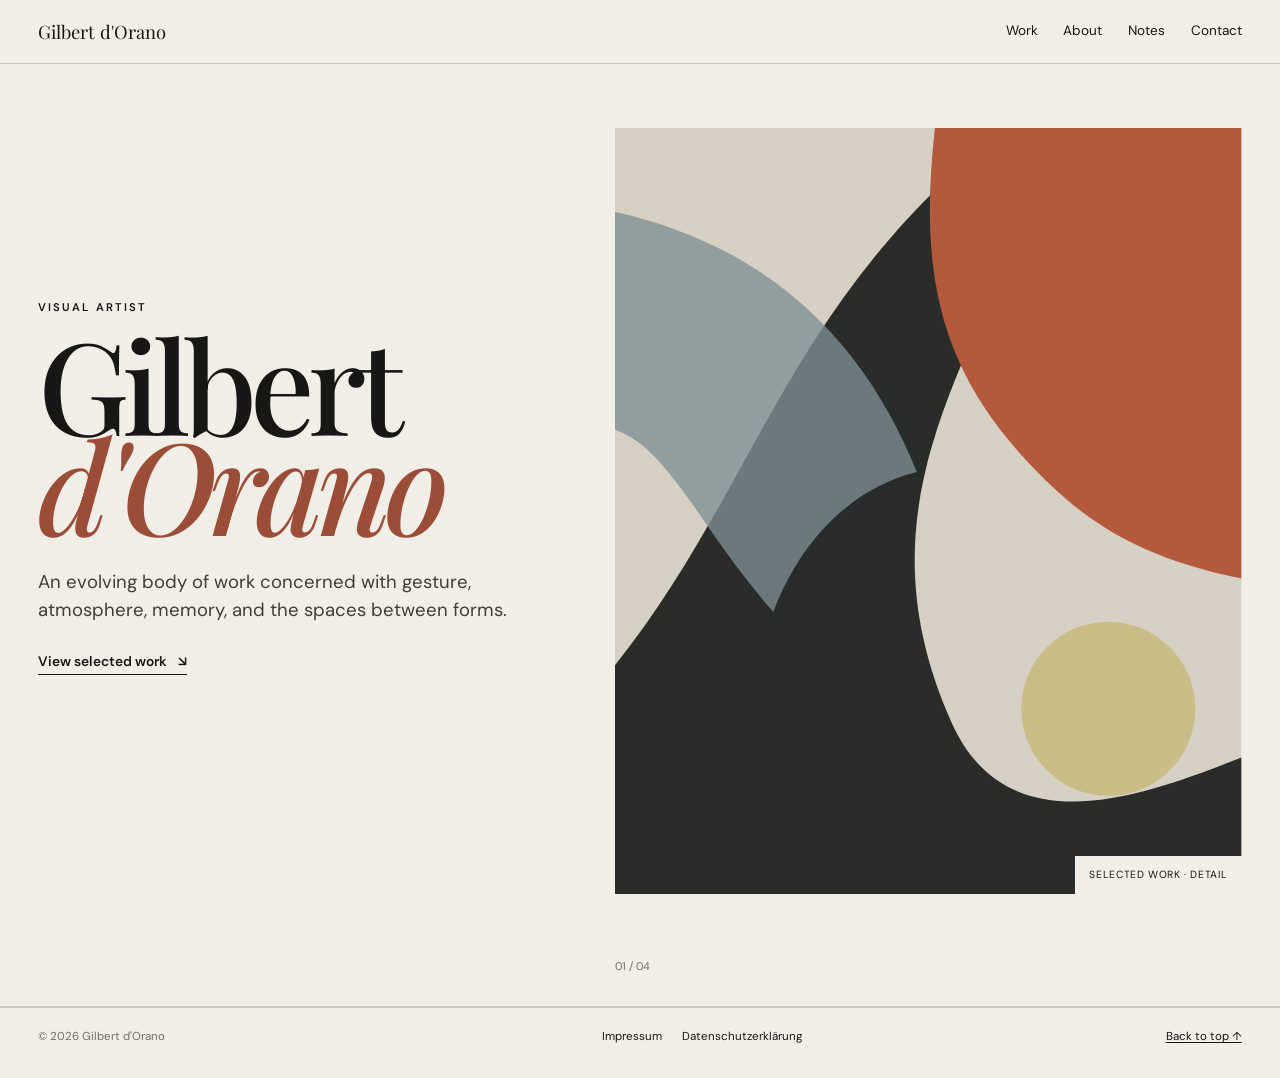
==== index.html @ e2bd2fa0 "Simplicity Starter Setup" ====
<!doctype html>
<html lang="en">
<head>
  <meta charset="utf-8">
  <meta name="viewport" content="width=device-width, initial-scale=1">
  <meta name="description" content="Portfolio of artist Gilbert d'Orano — selected works, studio notes, and contact.">
  <title>Gilbert d'Orano — Simplicity</title>
  <link rel="preconnect" href="https://fonts.googleapis.com">
  <link rel="preconnect" href="https://fonts.gstatic.com" crossorigin>
  <link href="https://fonts.googleapis.com/css2?family=DM+Sans:wght@400;500;600&family=Playfair+Display:ital,wght@0,500;1,500&display=swap" rel="stylesheet">
  <link rel="stylesheet" href="css/styles.css">
</head>
<body>
  <a class="skip-link" href="#main">Skip to content</a>

  <header class="site-header">
    <a class="brand" href="#top" aria-label="Gilbert d'Orano, home">Gilbert d'Orano</a>
    <button class="menu-toggle" type="button" aria-expanded="false" aria-controls="site-nav">
      <span>Menu</span>
    </button>
    <nav id="site-nav" class="site-nav" aria-label="Primary navigation">
      <a href="work.html">Work</a>
      <a href="about.html">About</a>
      <a href="notes.html">Notes</a>
      <a href="contact.html">Contact</a>
    </nav>
  </header>

  <main id="main">
    <section class="hero" id="top" aria-labelledby="hero-title">
      <div class="hero-copy">
        <p class="eyebrow">Visual artist</p>
        <h1 id="hero-title">Gilbert<br><em>d'Orano</em></h1>
        <p class="hero-intro">An evolving body of work concerned with gesture, atmosphere, memory, and the spaces between forms.</p>
        <a class="text-link" href="work.html">View selected work <span aria-hidden="true">↘</span></a>
      </div>

      <figure class="hero-art">
        <img src="assets/hero-abstract.svg" alt="Abstract composition in charcoal, warm sand, rust and blue-grey">
        <figcaption>Selected work · detail</figcaption>
      </figure>

      <p class="hero-index" aria-hidden="true">01 / 04</p>
    </section>
  </main>

  <footer class="site-footer">
    <p>© <span id="year"></span> Gilbert d'Orano</p>
    <nav class="footer-nav" aria-label="Legal">
      <a href="impressum.html">Impressum</a>
      <a href="datenschutzerklaerung.html">Datenschutzerklärung</a>
    </nav>
    <a href="#main">Back to top ↑</a>
  </footer>

  <script src="js/main.js"></script>
</body>
</html>
---- css/styles.css ----
:root {
  --paper: #f1eee7;
  --ink: #171715;
  --muted: #706e68;
  --line: rgba(23, 23, 21, .18);
  --accent: #9b4d37;
  --max: 1500px;
  --pad: clamp(1rem, 3vw, 3rem);
  --serif: "Playfair Display", Georgia, serif;
  --sans: "DM Sans", Arial, sans-serif;
}

* { box-sizing: border-box; }
html { scroll-behavior: smooth; }
body {
  margin: 0;
  background: var(--paper);
  color: var(--ink);
  font-family: var(--sans);
  line-height: 1.5;
}
img { display: block; width: 100%; }
button, a { color: inherit; }
a { text-decoration-thickness: 1px; text-underline-offset: .2em; }

.skip-link {
  position: fixed;
  z-index: 1000;
  top: .75rem;
  left: .75rem;
  transform: translateY(-200%);
  background: var(--ink);
  color: var(--paper);
  padding: .65rem 1rem;
}
.skip-link:focus { transform: translateY(0); }

.site-header {
  position: sticky;
  top: 0;
  z-index: 50;
  width: 100%;
  max-width: var(--max);
  margin: 0 auto;
  padding: 1.1rem var(--pad);
  display: flex;
  justify-content: space-between;
  align-items: center;
  border-bottom: 1px solid var(--line);
  background: color-mix(in srgb, var(--paper) 92%, transparent);
  backdrop-filter: blur(12px);
}
.brand {
  font-family: var(--serif);
  font-size: 1.15rem;
  text-decoration: none;
}
.site-nav { display: flex; gap: clamp(1rem, 2vw, 2rem); }
.site-nav a {
  font-size: .85rem;
  text-decoration: none;
  position: relative;
}
.site-nav a::after {
  content: "";
  position: absolute;
  left: 0; right: 100%; bottom: -.2rem;
  border-bottom: 1px solid;
  transition: right .25s ease;
}
.site-nav a:hover::after, .site-nav a:focus-visible::after { right: 0; }
.menu-toggle { display: none; }

main, .site-footer {
  max-width: var(--max);
  margin: 0 auto;
}

.hero {
  min-height: calc(100vh - 65px);
  padding: clamp(2rem, 5vw, 5rem) var(--pad) 2rem;
  display: grid;
  grid-template-columns: minmax(0, .9fr) minmax(360px, 1.1fr);
  grid-template-rows: 1fr auto;
  gap: clamp(2rem, 5vw, 6rem);
  border-bottom: 1px solid var(--line);
}
.hero-copy { align-self: center; padding-bottom: 5vh; }
.eyebrow {
  margin: 0 0 1.3rem;
  font-size: .7rem;
  line-height: 1;
  text-transform: uppercase;
  letter-spacing: .18em;
  font-weight: 600;
}
.hero h1 {
  margin: 0;
  font-family: var(--serif);
  font-size: clamp(4.2rem, 10vw, 10rem);
  font-weight: 500;
  line-height: .78;
  letter-spacing: -.055em;
}
.hero h1 em { color: var(--accent); }
.hero-intro {
  max-width: 36rem;
  margin: 2.25rem 0 1.5rem;
  font-size: clamp(1rem, 1.45vw, 1.35rem);
  color: #3f3e39;
}
.text-link {
  display: inline-flex;
  gap: .65rem;
  align-items: baseline;
  font-size: .86rem;
  font-weight: 600;
  text-decoration: none;
  border-bottom: 1px solid var(--ink);
  padding-bottom: .12rem;
}
.hero-art { margin: 0; align-self: stretch; min-height: 65vh; position: relative; overflow: hidden; }
.hero-art img { height: 100%; object-fit: cover; }
.hero-art figcaption {
  position: absolute;
  bottom: 0; right: 0;
  padding: .7rem .9rem;
  background: var(--paper);
  font-size: .65rem;
  letter-spacing: .06em;
  text-transform: uppercase;
}
.hero-index { margin: 0; grid-column: 2; font-size: .7rem; color: var(--muted); }

.works { padding: clamp(5rem, 10vw, 10rem) var(--pad); }
.section-heading {
  display: grid;
  grid-template-columns: 1fr 1fr;
  align-items: end;
  margin-bottom: clamp(3rem, 6vw, 6rem);
}
.section-heading .eyebrow { grid-column: 1 / -1; }
.section-heading h1,
.about h1,
.contact h1 {
  margin: 0;
  font-family: var(--serif);
  font-size: clamp(2.4rem, 5vw, 5.2rem);
  font-weight: 500;
  line-height: 1;
  letter-spacing: -.035em;
}
.section-heading > p:last-child { max-width: 22rem; margin: 0 0 .25rem auto; color: var(--muted); }

.visually-hidden {
  position: absolute;
  width: 1px;
  height: 1px;
  overflow: hidden;
  clip: rect(0 0 0 0);
  white-space: nowrap;
}

.gallery {
  display: grid;
  grid-template-columns: repeat(12, 1fr);
  gap: clamp(2rem, 5vw, 5rem) clamp(1rem, 3vw, 3rem);
  align-items: start;
}
.work-card { grid-column: span 5; }
.work-card:nth-child(even) { grid-column: 7 / span 6; }
.work-card--wide { grid-column: span 7; }
.work-card--tall { grid-column: 9 / span 4; margin-top: 7vw; }
.art-button {
  display: block;
  width: 100%;
  padding: 0;
  border: 0;
  background: none;
  cursor: zoom-in;
  overflow: hidden;
}
.art-button img { transition: transform .7s cubic-bezier(.2,.7,.2,1), filter .35s ease; }
.art-button:hover img, .art-button:focus-visible img { transform: scale(1.018); filter: contrast(1.04); }
.art-button:focus-visible { outline: 2px solid var(--ink); outline-offset: 4px; }
.work-meta {
  display: flex;
  justify-content: space-between;
  gap: 1rem;
  margin-top: .75rem;
  padding-top: .7rem;
  border-top: 1px solid var(--line);
  font-size: .72rem;
}
.work-meta span:last-child { color: var(--muted); text-align: right; }

.about {
  padding: clamp(5rem, 10vw, 10rem) var(--pad);
  border-top: 1px solid var(--line);
  border-bottom: 1px solid var(--line);
  display: grid;
  grid-template-columns: 1fr 1fr;
  gap: 5vw;
}
.about h1 em { color: var(--accent); }
.about-copy {
  max-width: 34rem;
  align-self: end;
  font-size: clamp(1.05rem, 1.5vw, 1.35rem);
}
.about-copy p:first-child { margin-top: 0; }
.about-copy p { color: #41403b; }

.studio-note {
  min-height: 80vh;
  display: grid;
  grid-template-columns: 1fr 1fr;
}
.note-art { min-height: 560px; }
.note-art img { height: 100%; object-fit: cover; }
.note-copy {
  padding: clamp(3rem, 7vw, 7rem) var(--pad);
  display: flex;
  flex-direction: column;
  justify-content: center;
}
blockquote {
  margin: 0;
  max-width: 9em;
  font-family: var(--serif);
  font-size: clamp(2.4rem, 5vw, 5.4rem);
  line-height: .98;
  letter-spacing: -.04em;
}
.note-caption { margin-top: 2rem; font-size: .75rem; color: var(--muted); }

.contact {
  padding: clamp(5rem, 10vw, 10rem) var(--pad);
  border-top: 1px solid var(--line);
}
.contact h1 { max-width: 15em; }
.contact-link {
  display: inline-block;
  margin-top: 3rem;
  font-family: var(--serif);
  font-size: clamp(1.6rem, 3.5vw, 3.6rem);
  text-decoration-thickness: 1px;
}
.contact-note { max-width: 30rem; margin-top: 1rem; font-size: .78rem; color: var(--muted); }

.legal {
  padding: clamp(4rem, 9vw, 8rem) var(--pad) clamp(4rem, 8vw, 7rem);
  max-width: 46rem;
  margin: 0 auto;
}
.legal h1 {
  margin: 0 0 2.5rem;
  font-family: var(--serif);
  font-size: clamp(2.4rem, 5vw, 4rem);
  font-weight: 500;
  line-height: 1.05;
  letter-spacing: -.03em;
}
.legal h2 {
  margin: 2.75rem 0 1rem;
  font-family: var(--serif);
  font-size: clamp(1.3rem, 2vw, 1.7rem);
  font-weight: 500;
  letter-spacing: -.02em;
}
.legal h2:first-of-type { margin-top: 0; }
.legal p, .legal li { color: #3f3e39; font-size: .95rem; }
.legal p { margin: 0 0 1.1rem; }
.legal ul { margin: 0 0 1.1rem; padding-left: 1.2rem; }
.legal li { margin-bottom: .4rem; }
.legal strong { color: var(--ink); }

.site-footer {
  padding: 1.25rem var(--pad) 2rem;
  border-top: 1px solid var(--line);
  display: grid;
  grid-template-columns: 1fr 1fr auto;
  gap: 1rem;
  font-size: .72rem;
  color: var(--muted);
}
.site-footer p { margin: 0; }
.site-footer a { color: var(--ink); }
.footer-nav { display: flex; gap: 1.25rem; }
.footer-nav a { text-decoration: none; }

.lightbox {
  width: min(92vw, 1200px);
  max-height: 92vh;
  padding: 0;
  border: 0;
  background: var(--paper);
  color: var(--ink);
}
.lightbox::backdrop { background: rgba(18, 18, 16, .82); }
.lightbox-close {
  position: absolute;
  z-index: 2;
  top: .8rem; right: .8rem;
  padding: .65rem .8rem;
  border: 1px solid var(--line);
  background: var(--paper);
  font: inherit;
  cursor: pointer;
}
.lightbox-inner { display: grid; grid-template-columns: minmax(0, 1fr) 250px; min-height: 60vh; }
.lightbox-inner img { width: 100%; height: 100%; object-fit: contain; background: #ddd9cf; }
.lightbox-inner > div { padding: 4rem 1.5rem 2rem; }
.lightbox-inner h2 { font-family: var(--serif); font-size: 2rem; font-weight: 500; margin: 0 0 .5rem; }
.lightbox-inner p { color: var(--muted); font-size: .82rem; }

@media (max-width: 820px) {
  .menu-toggle {
    display: block;
    border: 0;
    background: none;
    font: inherit;
    font-size: .8rem;
    padding: .4rem;
  }
  .site-nav {
    display: none;
    position: absolute;
    top: 100%;
    left: 0; right: 0;
    padding: 1rem var(--pad) 1.5rem;
    background: var(--paper);
    border-bottom: 1px solid var(--line);
    flex-direction: column;
  }
  .site-nav.is-open { display: flex; }
  .hero {
    min-height: auto;
    grid-template-columns: 1fr;
    gap: 2rem;
  }
  .hero-copy { padding: 2rem 0 0; }
  .hero h1 { font-size: clamp(4.1rem, 19vw, 7rem); }
  .hero-art { min-height: 55vh; }
  .hero-index { grid-column: 1; }
  .section-heading, .about, .studio-note { grid-template-columns: 1fr; }
  .section-heading > p:last-child { margin: 1.25rem 0 0; }
  .gallery { grid-template-columns: 1fr; gap: 3.5rem; }
  .work-card,
  .work-card:nth-child(even),
  .work-card--wide,
  .work-card--tall { grid-column: 1; margin-top: 0; }
  .work-card--tall { width: 74%; margin-left: auto; }
  .about { gap: 2.5rem; }
  .note-art { min-height: 62vh; }
  .lightbox-inner { grid-template-columns: 1fr; }
  .lightbox-inner > div { padding: 1.25rem; }
  .site-footer {
    grid-template-columns: 1fr;
    justify-items: start;
    gap: .6rem;
  }
}

@media (max-width: 520px) {
  .hero h1 { font-size: 18vw; }
  .work-card--tall { width: 100%; }
  .work-meta { flex-direction: column; gap: .2rem; }
  .work-meta span:last-child { text-align: left; }
}

@media (prefers-reduced-motion: reduce) {
  html { scroll-behavior: auto; }
  *, *::before, *::after { transition-duration: .001ms !important; animation-duration: .001ms !important; animation-iteration-count: 1 !important; }
}
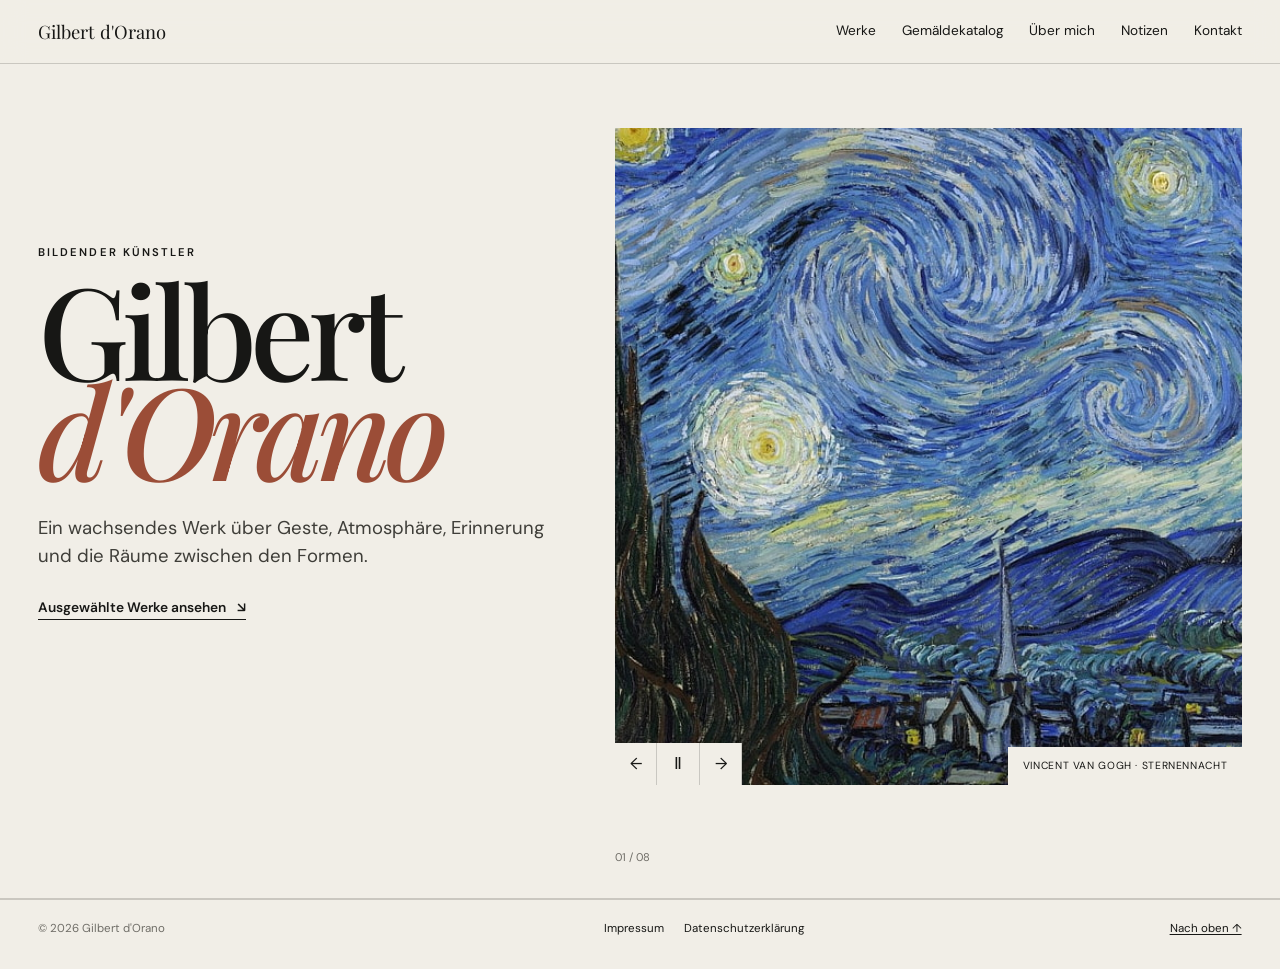
==== commit db7a466e: "Deutsche Navigationsleiste + Gemäldekatalog" ====
--- a/index.html
+++ b/index.html
@@ -1,9 +1,9 @@
 <!doctype html>
-<html lang="en">
+<html lang="de">
 <head>
   <meta charset="utf-8">
   <meta name="viewport" content="width=device-width, initial-scale=1">
-  <meta name="description" content="Portfolio of artist Gilbert d'Orano — selected works, studio notes, and contact.">
+  <meta name="description" content="Portfolio des Künstlers Gilbert d'Orano — ausgewählte Werke, Ateliernotizen und Kontakt.">
   <title>Gilbert d'Orano — Simplicity</title>
   <link rel="preconnect" href="https://fonts.googleapis.com">
   <link rel="preconnect" href="https://fonts.gstatic.com" crossorigin>
@@ -11,46 +11,87 @@
   <link rel="stylesheet" href="css/styles.css">
 </head>
 <body>
-  <a class="skip-link" href="#main">Skip to content</a>
+  <a class="skip-link" href="#main">Zum Inhalt springen</a>
 
   <header class="site-header">
-    <a class="brand" href="#top" aria-label="Gilbert d'Orano, home">Gilbert d'Orano</a>
+    <a class="brand" href="#top" aria-label="Gilbert d'Orano, Startseite">Gilbert d'Orano</a>
     <button class="menu-toggle" type="button" aria-expanded="false" aria-controls="site-nav">
-      <span>Menu</span>
+      <span>Menü</span>
     </button>
-    <nav id="site-nav" class="site-nav" aria-label="Primary navigation">
-      <a href="work.html">Work</a>
-      <a href="about.html">About</a>
-      <a href="notes.html">Notes</a>
-      <a href="contact.html">Contact</a>
+    <nav id="site-nav" class="site-nav" aria-label="Hauptnavigation">
+      <a href="work.html">Werke</a>
+      <a href="gemaeldekatalog.html">Gemäldekatalog</a>
+      <a href="about.html">Über mich</a>
+      <a href="notes.html">Notizen</a>
+      <a href="contact.html">Kontakt</a>
     </nav>
   </header>
 
   <main id="main">
     <section class="hero" id="top" aria-labelledby="hero-title">
       <div class="hero-copy">
-        <p class="eyebrow">Visual artist</p>
+        <p class="eyebrow">Bildender Künstler</p>
         <h1 id="hero-title">Gilbert<br><em>d'Orano</em></h1>
-        <p class="hero-intro">An evolving body of work concerned with gesture, atmosphere, memory, and the spaces between forms.</p>
-        <a class="text-link" href="work.html">View selected work <span aria-hidden="true">↘</span></a>
+        <p class="hero-intro">Ein wachsendes Werk über Geste, Atmosphäre, Erinnerung und die Räume zwischen den Formen.</p>
+        <a class="text-link" href="work.html">Ausgewählte Werke ansehen <span aria-hidden="true">↘</span></a>
       </div>
 
-      <figure class="hero-art">
-        <img src="assets/hero-abstract.svg" alt="Abstract composition in charcoal, warm sand, rust and blue-grey">
-        <figcaption>Selected work · detail</figcaption>
-      </figure>
+      <div class="hero-art" role="region" aria-roledescription="Karussell" aria-label="Ausgewählte Gemälde">
+        <div class="hero-carousel-viewport">
+          <div class="hero-carousel-track">
+            <figure class="hero-slide">
+              <img src="Kunstbilder/Vincent Van Gogh - Sternennacht.jpg" alt="Sternennacht von Vincent van Gogh">
+              <figcaption>Vincent van Gogh · Sternennacht</figcaption>
+            </figure>
+            <figure class="hero-slide">
+              <img src="Kunstbilder/Vincent Van Gogh - Sternennacht über der Rhone.jpg" alt="Sternennacht über der Rhone von Vincent van Gogh" loading="lazy">
+              <figcaption>Vincent van Gogh · Sternennacht über der Rhone</figcaption>
+            </figure>
+            <figure class="hero-slide">
+              <img src="Kunstbilder/Francisco Mayo - The-Colossus.jpg" alt="The Colossus von Francisco Mayo" loading="lazy">
+              <figcaption>Francisco Mayo · The Colossus</figcaption>
+            </figure>
+            <figure class="hero-slide">
+              <img src="Kunstbilder/Evard Munch - Der Schrei.jpg" alt="Der Schrei von Edvard Munch" loading="lazy">
+              <figcaption>Edvard Munch · Der Schrei</figcaption>
+            </figure>
+            <figure class="hero-slide">
+              <img src="Kunstbilder/Claude Monet - Wee Blue Coo.jpg" alt="Wee Blue Coo von Claude Monet" loading="lazy">
+              <figcaption>Claude Monet · Wee Blue Coo</figcaption>
+            </figure>
+            <figure class="hero-slide">
+              <img src="Kunstbilder/Claude Monet - Frau mit Sonnenschirm.jpg" alt="Frau mit Sonnenschirm von Claude Monet" loading="lazy">
+              <figcaption>Claude Monet · Frau mit Sonnenschirm</figcaption>
+            </figure>
+            <figure class="hero-slide">
+              <img src="Kunstbilder/Claude Monet - Der Strand und die Falaise d'Amont.jpg" alt="Der Strand und die Falaise d'Amont von Claude Monet" loading="lazy">
+              <figcaption>Claude Monet · Der Strand und die Falaise d'Amont</figcaption>
+            </figure>
+            <figure class="hero-slide">
+              <img src="Kunstbilder/Caspar-David-Friedrich-The-Wanderer.jpg" alt="The Wanderer von Caspar David Friedrich" loading="lazy">
+              <figcaption>Caspar David Friedrich · The Wanderer</figcaption>
+            </figure>
+          </div>
+        </div>
 
-      <p class="hero-index" aria-hidden="true">01 / 04</p>
+        <div class="hero-carousel-controls">
+          <button class="hero-carousel-button hero-carousel-prev" type="button" aria-label="Vorheriges Gemälde">←</button>
+          <button class="hero-carousel-button hero-carousel-toggle" type="button" aria-label="Diashow pausieren">Ⅱ</button>
+          <button class="hero-carousel-button hero-carousel-next" type="button" aria-label="Nächstes Gemälde">→</button>
+        </div>
+      </div>
+
+      <p class="hero-index" aria-live="polite" aria-atomic="true">01 / 08</p>
     </section>
   </main>
 
   <footer class="site-footer">
     <p>© <span id="year"></span> Gilbert d'Orano</p>
-    <nav class="footer-nav" aria-label="Legal">
+    <nav class="footer-nav" aria-label="Rechtliches">
       <a href="impressum.html">Impressum</a>
       <a href="datenschutzerklaerung.html">Datenschutzerklärung</a>
     </nav>
-    <a href="#main">Back to top ↑</a>
+    <a href="#main">Nach oben ↑</a>
   </footer>
 
   <script src="js/main.js"></script>
--- a/css/styles.css
+++ b/css/styles.css
@@ -119,17 +119,59 @@
   border-bottom: 1px solid var(--ink);
   padding-bottom: .12rem;
 }
-.hero-art { margin: 0; align-self: stretch; min-height: 65vh; position: relative; overflow: hidden; }
-.hero-art img { height: 100%; object-fit: cover; }
-.hero-art figcaption {
+.hero-art { align-self: stretch; min-height: 65vh; position: relative; overflow: hidden; }
+.hero-carousel-viewport { position: absolute; inset: 0; overflow: hidden; }
+.hero-carousel-track {
+  display: flex;
+  height: 100%;
+  transition: transform .75s cubic-bezier(.65, 0, .35, 1);
+  will-change: transform;
+}
+.hero-slide {
+  position: relative;
+  flex: 0 0 100%;
+  width: 100%;
+  height: 100%;
+  margin: 0;
+}
+.hero-slide img { height: 100%; object-fit: cover; }
+.hero-slide figcaption {
   position: absolute;
   bottom: 0; right: 0;
+  max-width: calc(100% - 8rem);
   padding: .7rem .9rem;
   background: var(--paper);
   font-size: .65rem;
   letter-spacing: .06em;
+  text-align: right;
   text-transform: uppercase;
 }
+.hero-carousel-controls {
+  position: absolute;
+  z-index: 2;
+  bottom: 0;
+  left: 0;
+  display: flex;
+}
+.hero-carousel-button {
+  width: 2.65rem;
+  height: 2.65rem;
+  padding: 0;
+  border: 0;
+  border-right: 1px solid var(--line);
+  background: var(--paper);
+  font: inherit;
+  font-size: 1rem;
+  line-height: 1;
+  cursor: pointer;
+  transition: background-color .2s ease, color .2s ease;
+}
+.hero-carousel-button:hover,
+.hero-carousel-button:focus-visible {
+  background: var(--ink);
+  color: var(--paper);
+}
+.hero-carousel-button:focus-visible { position: relative; z-index: 1; outline: 2px solid var(--accent); outline-offset: -3px; }
 .hero-index { margin: 0; grid-column: 2; font-size: .7rem; color: var(--muted); }
 
 .works { padding: clamp(5rem, 10vw, 10rem) var(--pad); }
@@ -193,6 +235,43 @@
   font-size: .72rem;
 }
 .work-meta span:last-child { color: var(--muted); text-align: right; }
+
+.catalog { padding: clamp(5rem, 10vw, 10rem) var(--pad); }
+.catalog-list {
+  margin: 0;
+  padding: 0;
+  list-style: none;
+  display: grid;
+  grid-template-columns: repeat(4, minmax(0, 1fr));
+  gap: clamp(2rem, 4vw, 4rem) clamp(1rem, 2.5vw, 2.5rem);
+  counter-reset: catalog-item;
+}
+.catalog-list > li { min-width: 0; counter-increment: catalog-item; }
+.catalog-card { height: 100%; }
+.catalog-card__button { aspect-ratio: 4 / 5; }
+.catalog-card__button img { height: 100%; object-fit: cover; }
+.catalog-card__meta {
+  position: relative;
+  margin-top: .8rem;
+  padding: .75rem 2rem 0 0;
+  border-top: 1px solid var(--line);
+}
+.catalog-card__meta::after {
+  content: counter(catalog-item, decimal-leading-zero);
+  position: absolute;
+  top: .8rem;
+  right: 0;
+  color: var(--muted);
+  font-size: .65rem;
+}
+.catalog-card__meta h2 {
+  margin: 0;
+  font-family: var(--serif);
+  font-size: clamp(1.15rem, 1.8vw, 1.55rem);
+  font-weight: 500;
+  line-height: 1.15;
+}
+.catalog-card__meta p { margin: .35rem 0 0; color: var(--muted); font-size: .72rem; }
 
 .about {
   padding: clamp(5rem, 10vw, 10rem) var(--pad);
@@ -346,6 +425,7 @@
   .section-heading, .about, .studio-note { grid-template-columns: 1fr; }
   .section-heading > p:last-child { margin: 1.25rem 0 0; }
   .gallery { grid-template-columns: 1fr; gap: 3.5rem; }
+  .catalog-list { grid-template-columns: repeat(2, minmax(0, 1fr)); }
   .work-card,
   .work-card:nth-child(even),
   .work-card--wide,
@@ -364,6 +444,7 @@
 
 @media (max-width: 520px) {
   .hero h1 { font-size: 18vw; }
+  .catalog-list { grid-template-columns: 1fr; }
   .work-card--tall { width: 100%; }
   .work-meta { flex-direction: column; gap: .2rem; }
   .work-meta span:last-child { text-align: left; }
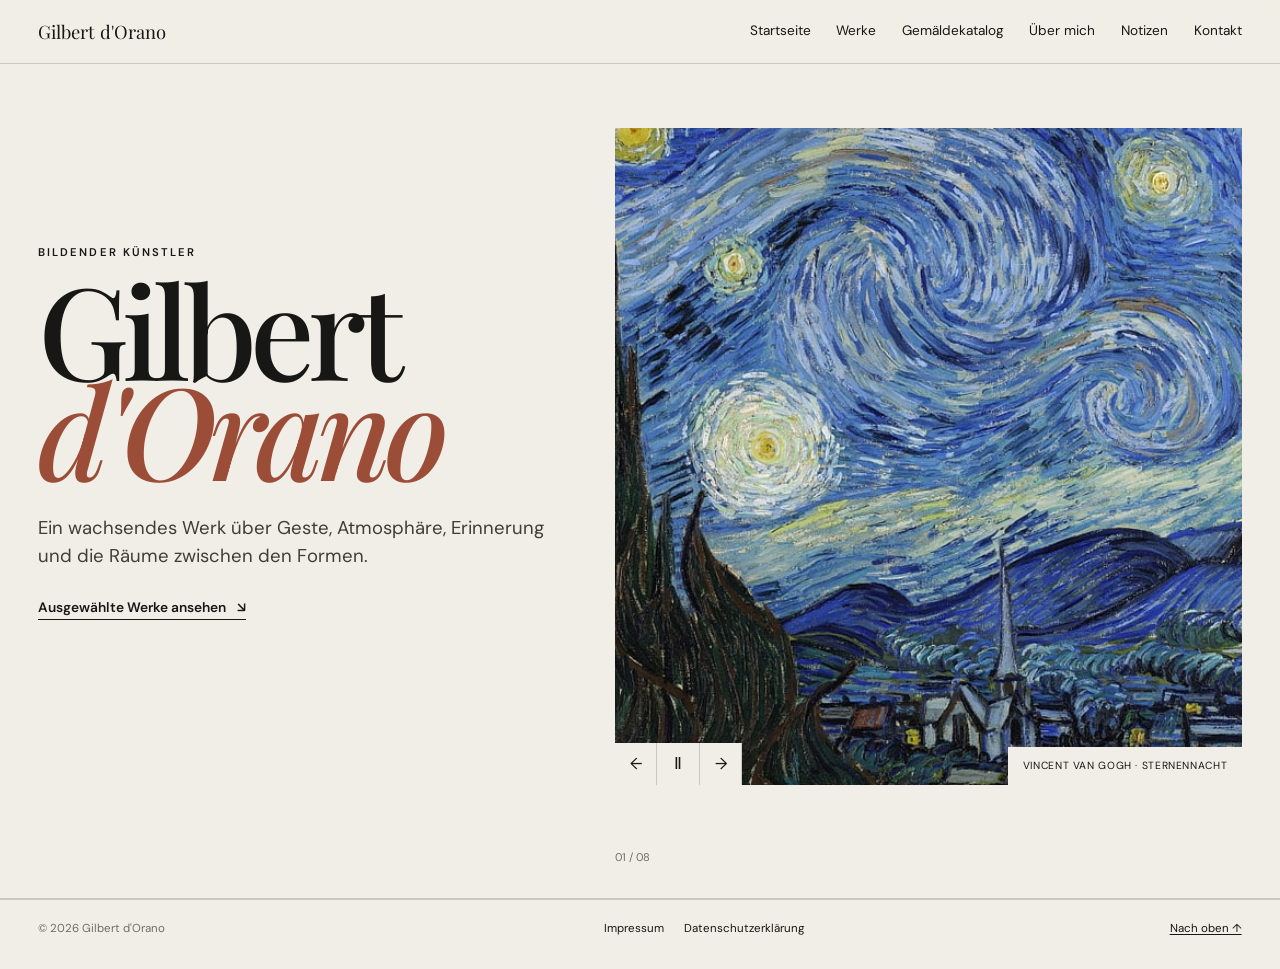
==== commit a151b179: "Startseite zur Nav + Kontaktseite mit Details + Formular" ====
--- a/index.html
+++ b/index.html
@@ -19,6 +19,7 @@
       <span>Menü</span>
     </button>
     <nav id="site-nav" class="site-nav" aria-label="Hauptnavigation">
+      <a href="index.html" aria-current="page">Startseite</a>
       <a href="work.html">Werke</a>
       <a href="gemaeldekatalog.html">Gemäldekatalog</a>
       <a href="about.html">Über mich</a>
--- a/css/styles.css
+++ b/css/styles.css
@@ -317,15 +317,70 @@
   padding: clamp(5rem, 10vw, 10rem) var(--pad);
   border-top: 1px solid var(--line);
 }
-.contact h1 { max-width: 15em; }
-.contact-link {
-  display: inline-block;
-  margin-top: 3rem;
-  font-family: var(--serif);
-  font-size: clamp(1.6rem, 3.5vw, 3.6rem);
-  text-decoration-thickness: 1px;
-}
-.contact-note { max-width: 30rem; margin-top: 1rem; font-size: .78rem; color: var(--muted); }
+.contact h1 { max-width: 12em; }
+.contact-heading > p:last-child { max-width: 32rem; margin: 1.5rem 0 0; color: var(--muted); font-size: clamp(1rem, 1.3vw, 1.2rem); }
+.contact-layout {
+  display: grid;
+  grid-template-columns: minmax(240px, .7fr) minmax(0, 1.3fr);
+  gap: clamp(3rem, 8vw, 8rem);
+  margin-top: clamp(4rem, 8vw, 8rem);
+  align-items: start;
+}
+.contact-details address { font-style: normal; }
+.contact-detail {
+  padding: 1rem 0 1.25rem;
+  border-top: 1px solid var(--line);
+}
+.contact-detail > span {
+  display: block;
+  margin-bottom: .5rem;
+  color: var(--muted);
+  font-size: .68rem;
+  font-weight: 600;
+  letter-spacing: .12em;
+  text-transform: uppercase;
+}
+.contact-detail a { font-family: var(--serif); font-size: clamp(1.25rem, 2vw, 1.8rem); }
+.contact-detail p { margin: 0; color: #3f3e39; }
+.contact-note { max-width: 28rem; margin: 1.25rem 0 0; font-size: .72rem; color: var(--muted); }
+.contact-form { display: grid; gap: 1.6rem; }
+.form-row { display: grid; grid-template-columns: 1fr 1fr; gap: clamp(1rem, 2vw, 2rem); }
+.form-field { display: grid; gap: .55rem; }
+.form-field label { font-size: .72rem; font-weight: 600; letter-spacing: .04em; }
+.form-field input,
+.form-field textarea {
+  width: 100%;
+  border: 1px solid var(--line);
+  border-radius: 0;
+  background: color-mix(in srgb, var(--paper) 78%, white);
+  color: var(--ink);
+  padding: .9rem 1rem;
+  font: inherit;
+  transition: border-color .2s ease, background-color .2s ease;
+}
+.form-field textarea { resize: vertical; min-height: 12rem; }
+.form-field input:focus,
+.form-field textarea:focus { outline: 2px solid var(--accent); outline-offset: 2px; border-color: var(--accent); background: var(--paper); }
+.contact-form__footer { display: flex; align-items: center; justify-content: space-between; gap: 1rem; }
+.contact-form__footer p { max-width: 14rem; margin: 0; color: var(--muted); font-size: .68rem; text-align: right; }
+.contact-submit {
+  display: inline-flex;
+  align-items: baseline;
+  gap: .7rem;
+  padding: .85rem 1.1rem;
+  border: 1px solid var(--ink);
+  background: var(--ink);
+  color: var(--paper);
+  font: inherit;
+  font-size: .8rem;
+  font-weight: 600;
+  cursor: pointer;
+  transition: background-color .2s ease, color .2s ease;
+}
+.contact-submit:hover,
+.contact-submit:focus-visible { background: transparent; color: var(--ink); }
+.contact-submit:focus-visible { outline: 2px solid var(--accent); outline-offset: 3px; }
+.form-status { min-height: 1.5em; margin: -.75rem 0 0; color: var(--muted); font-size: .72rem; }
 
 .legal {
   padding: clamp(4rem, 9vw, 8rem) var(--pad) clamp(4rem, 8vw, 7rem);
@@ -432,6 +487,7 @@
   .work-card--tall { grid-column: 1; margin-top: 0; }
   .work-card--tall { width: 74%; margin-left: auto; }
   .about { gap: 2.5rem; }
+  .contact-layout { grid-template-columns: 1fr; }
   .note-art { min-height: 62vh; }
   .lightbox-inner { grid-template-columns: 1fr; }
   .lightbox-inner > div { padding: 1.25rem; }
@@ -445,6 +501,9 @@
 @media (max-width: 520px) {
   .hero h1 { font-size: 18vw; }
   .catalog-list { grid-template-columns: 1fr; }
+  .form-row { grid-template-columns: 1fr; }
+  .contact-form__footer { align-items: flex-start; flex-direction: column; }
+  .contact-form__footer p { text-align: left; }
   .work-card--tall { width: 100%; }
   .work-meta { flex-direction: column; gap: .2rem; }
   .work-meta span:last-child { text-align: left; }
